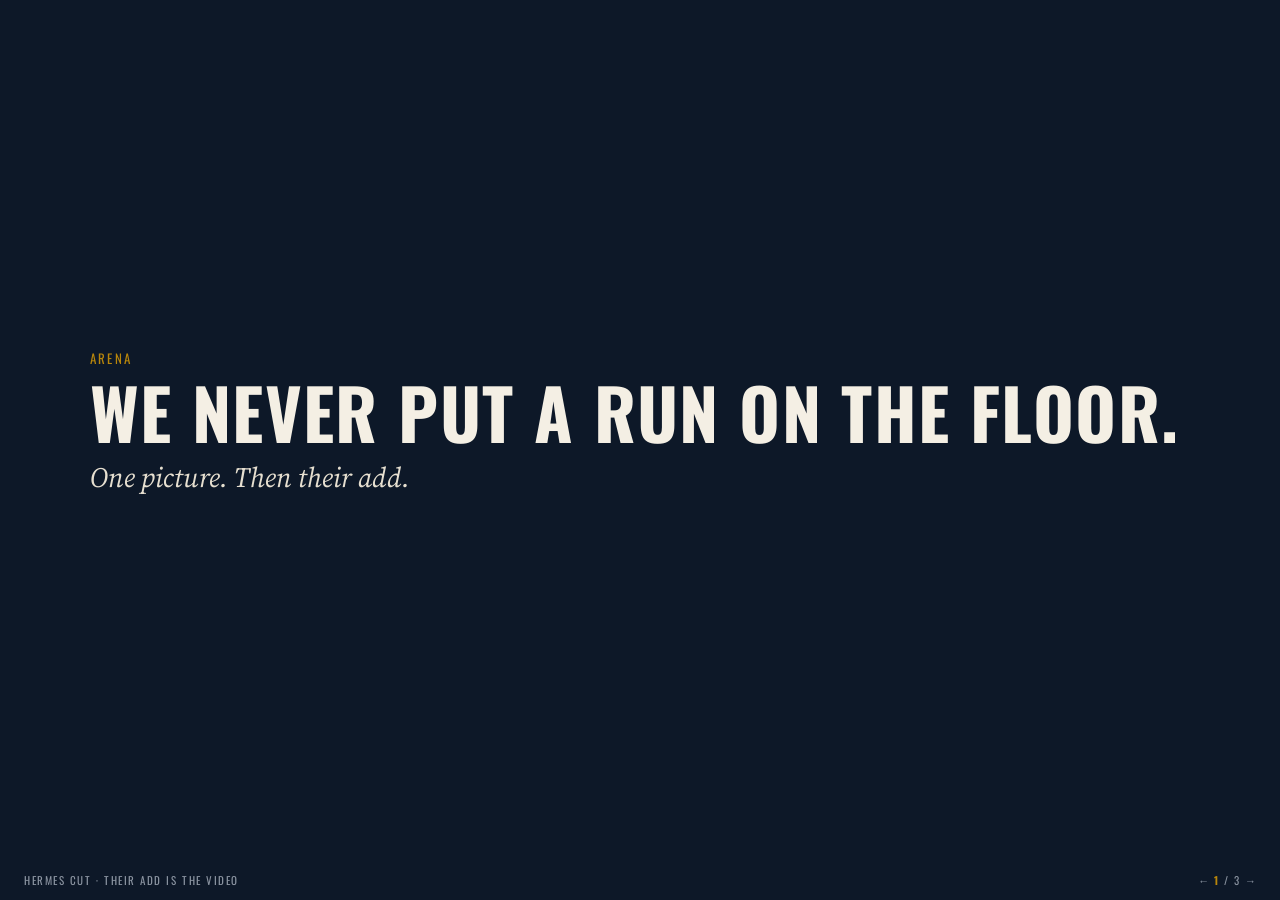
==== ATF_PRESENTATION.html @ c68406cb "Publish Hermes camera cut: ATF teleprompter and presentation." ====
<!DOCTYPE html>
<html lang="en">
<head>
  <meta charset="UTF-8" />
  <title>Palantir’s add · Hermes cut</title>
  <link rel="preconnect" href="https://fonts.googleapis.com" />
  <link href="https://fonts.googleapis.com/css2?family=Oswald:wght@500;600&family=Source+Serif+4:ital,wght@0,400;1,600&family=Source+Sans+3:wght@400;600&display=swap" rel="stylesheet" />
  <style>
    * { box-sizing: border-box; margin: 0; padding: 0; }
    html, body { height: 100%; background: #0d1828; color: #f4efe4; font-family: "Source Sans 3", sans-serif; }
    .slide { display: none; height: 100%; padding: 5vh 7vw 9vh; flex-direction: column; justify-content: center; }
    .slide.on { display: flex; }
    .k { font-family: Oswald, sans-serif; letter-spacing: .18em; text-transform: uppercase; color: #b8860b; font-size: 13px; margin-bottom: 10px; }
    h1 { font-family: Oswald, sans-serif; font-size: clamp(36px, 5.6vw, 70px); text-transform: uppercase; letter-spacing: .02em; line-height: .95; margin-bottom: 14px; }
    .lede { font-family: "Source Serif 4", Georgia, serif; font-style: italic; font-size: clamp(20px, 2.3vw, 28px); max-width: 28ch; margin-bottom: 20px; color: #e6dfd0; }
    .script { font-size: clamp(17px, 1.9vw, 24px); line-height: 1.35; max-width: 46ch; }
    .script p { margin: 0 0 12px; }
    .bar { position: fixed; left: 0; right: 0; bottom: 0; display: flex; justify-content: space-between; padding: 12px 24px; font-family: Oswald, sans-serif; letter-spacing: .14em; text-transform: uppercase; font-size: 11px; color: #8a93a0; }
    .bar b { color: #b8860b; }
    button { background: none; border: 0; color: inherit; font: inherit; cursor: pointer; }
  </style>
</head>
<body>
  <section class="slide on">
    <div class="k">Arena</div>
    <h1>We never put a Run on the floor.</h1>
    <p class="lede">One picture. Then their add.</p>
  </section>
  <section class="slide">
    <div class="k">Constraint</div>
    <h1>Deck chairs.</h1>
    <p class="lede">Four sites, four truths. Palantir is the suit.</p>
  </section>
  <section class="slide">
    <div class="k">The video · their value add</div>
    <h1>That’s your add.</h1>
    <p class="lede">Canonical Run as a Foundry object. AIP scores live CDC. Agents stop the bad session. 100× the same American worker.</p>
    <div class="script">
      <p>Foundry makes Canonical Run a real object. One view of the total run. Every Informatica session judged against it. Point at it Tuesday. Still right Wednesday.</p>
      <p>AIP scores live change before anyone opens a mapping. Matches or it doesn’t. You know before the meeting. The argument dies. The object stays.</p>
      <p>Agents judge a live session, stop a bad one, leave Tuesday the notes. The night operator is not shuffling boxes. The suit does the judgment.</p>
      <p>Move data is table stakes. Make the Run real. Score it live. Stop the bad session before anyone gets in a room. Iron Man. Your layer.</p>
      <p>I have not shipped Foundry. I did not already build this ontology. Put Canonical Run on the floor. Put me on that deployment.</p>
    </div>
  </section>
  <div class="bar">
    <span>Hermes cut · their add is the video</span>
    <span>
      <button type="button" id="prev">←</button>
      <b id="pos">1</b> / 3
      <button type="button" id="next">→</button>
    </span>
  </div>
  <script>
    const slides = [...document.querySelectorAll('.slide')];
    let i = 0;
    function show(n) {
      i = (n + slides.length) % slides.length;
      slides.forEach((s, k) => s.classList.toggle('on', k === i));
      document.getElementById('pos').textContent = String(i + 1);
    }
    document.getElementById('next').onclick = () => show(i + 1);
    document.getElementById('prev').onclick = () => show(i - 1);
    document.addEventListener('keydown', (e) => {
      if (['ArrowRight',' ','PageDown'].includes(e.key)) { e.preventDefault(); show(i + 1); }
      if (['ArrowLeft','PageUp'].includes(e.key)) { e.preventDefault(); show(i - 1); }
      if ('123'.includes(e.key)) show(Number(e.key) - 1);
    });
  </script>
</body>
</html>
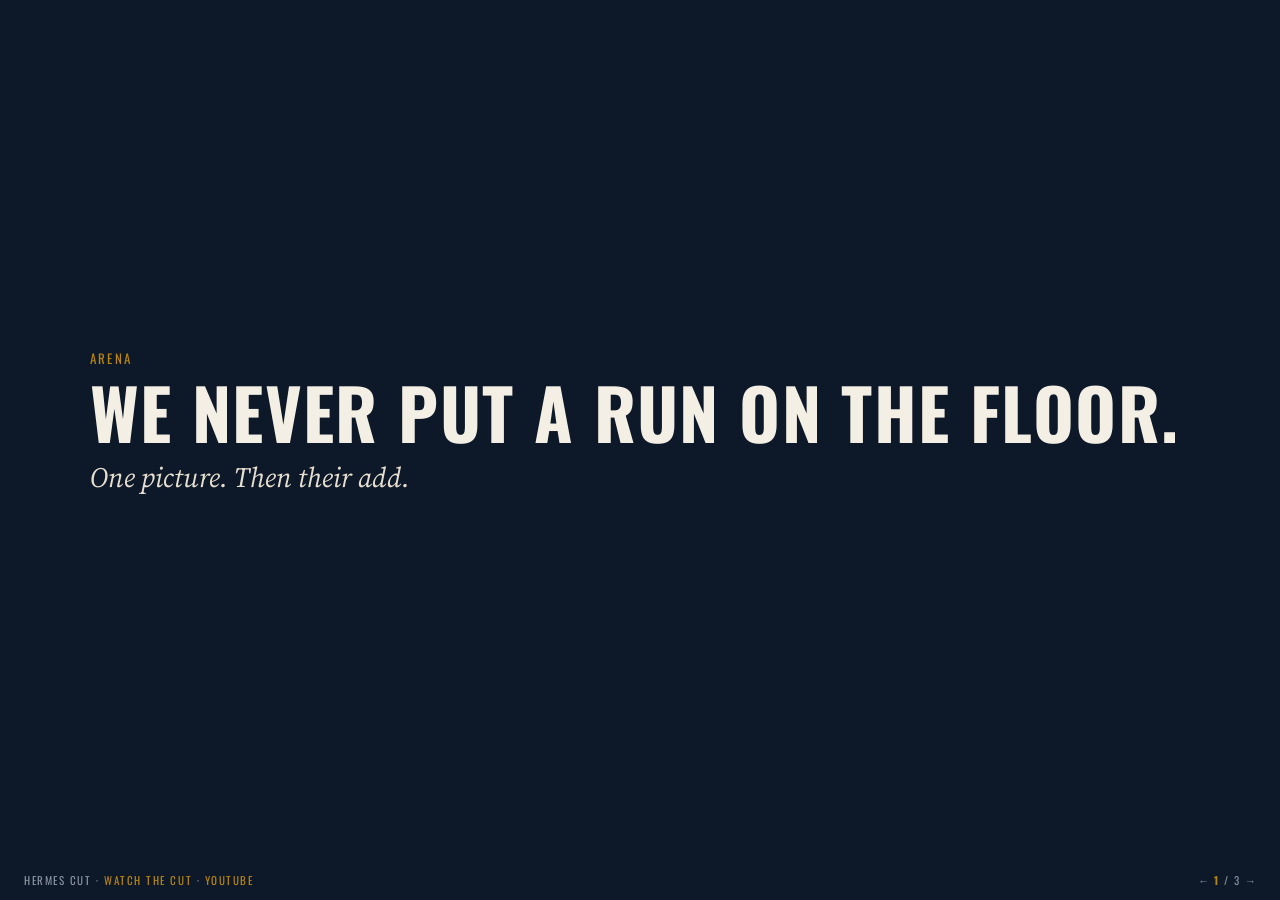
==== commit 52b54c34: "Add Canonical Run video embed to the ATF packet. Unlisted YouTube cut now lives on the GitHub Pages " ====
--- a/ATF_PRESENTATION.html
+++ b/ATF_PRESENTATION.html
@@ -17,6 +17,7 @@
     .script p { margin: 0 0 12px; }
     .bar { position: fixed; left: 0; right: 0; bottom: 0; display: flex; justify-content: space-between; padding: 12px 24px; font-family: Oswald, sans-serif; letter-spacing: .14em; text-transform: uppercase; font-size: 11px; color: #8a93a0; }
     .bar b { color: #b8860b; }
+    .bar a { color: #b8860b; text-decoration: none; }
     button { background: none; border: 0; color: inherit; font: inherit; cursor: pointer; }
   </style>
 </head>
@@ -44,7 +45,7 @@
     </div>
   </section>
   <div class="bar">
-    <span>Hermes cut · their add is the video</span>
+    <span>Hermes cut · <a href="./#video">watch the cut</a> · <a href="https://www.youtube.com/watch?v=2w_2mDG_-o4">YouTube</a></span>
     <span>
       <button type="button" id="prev">←</button>
       <b id="pos">1</b> / 3
